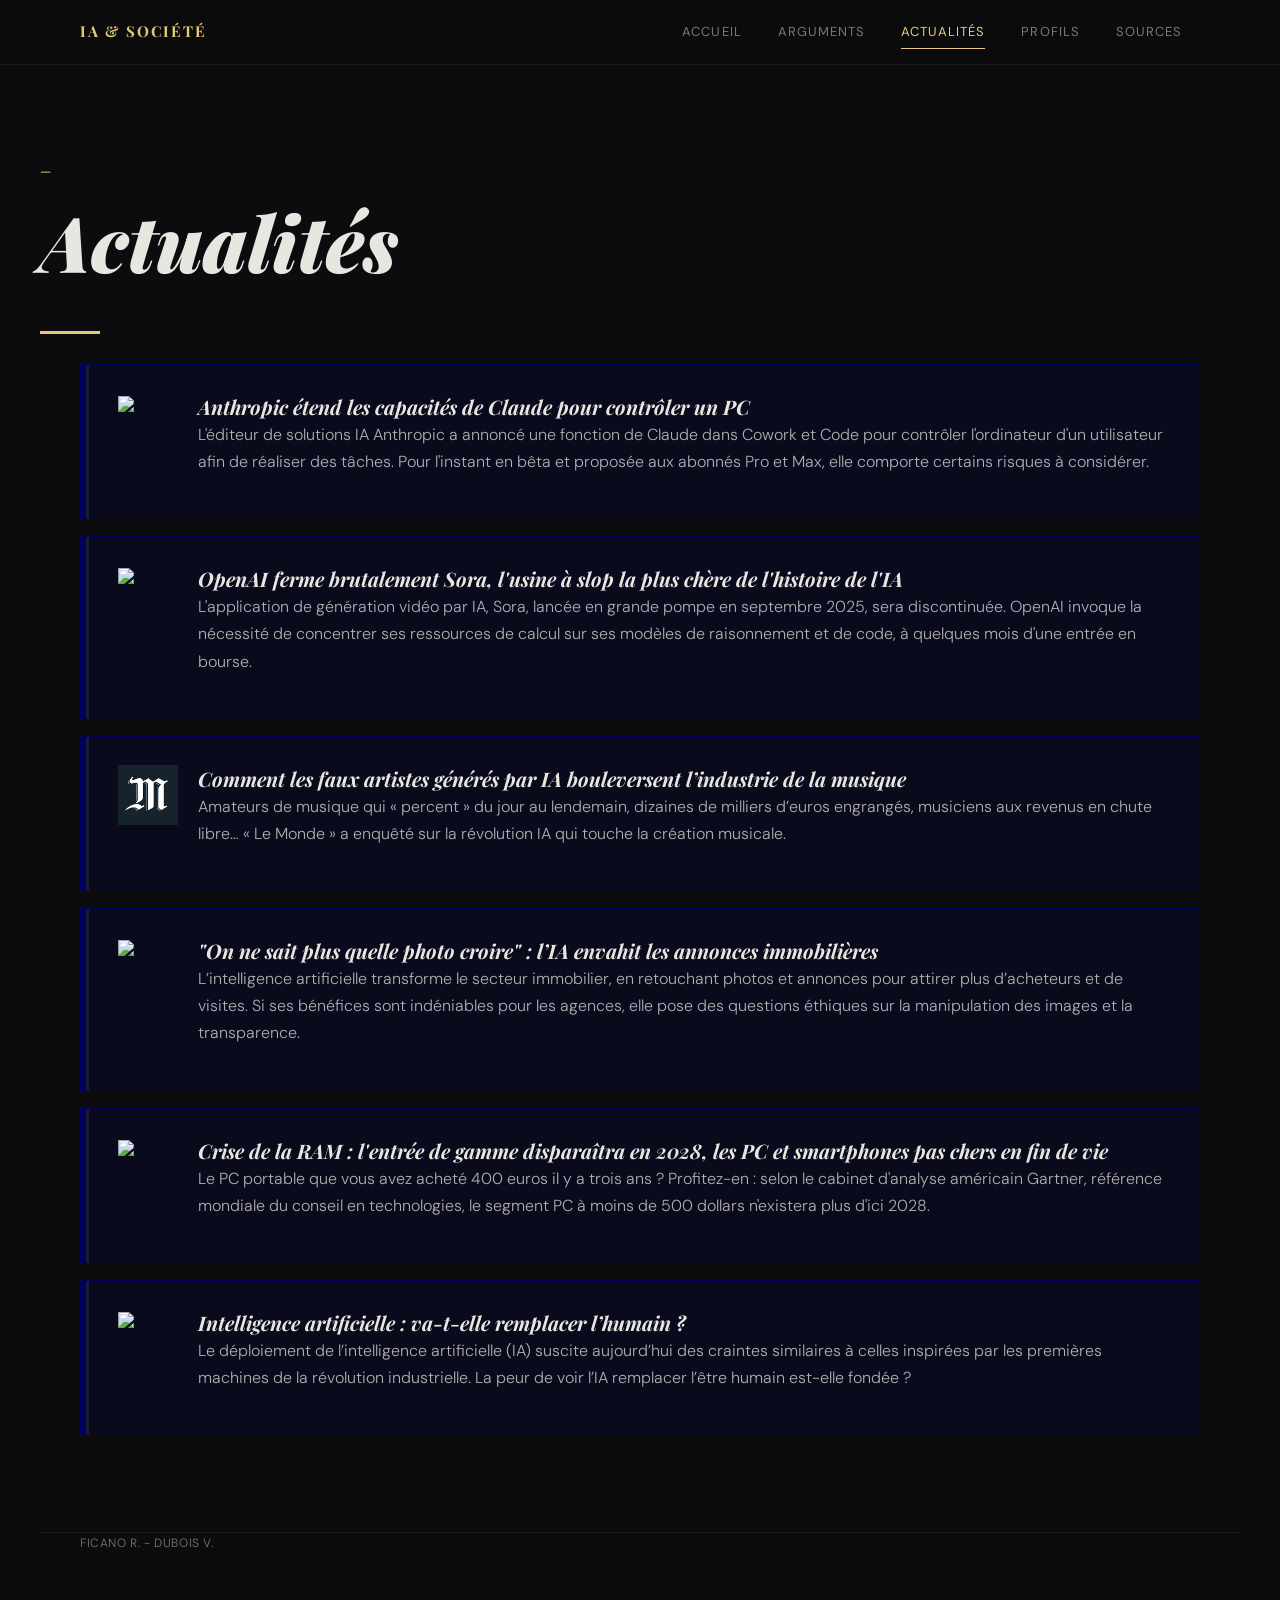
==== html/actu.html @ fd0440b5 "rework architecture + hébergement" ====
<!DOCTYPE html>
<html lang="fr">

<head>
    <meta charset="UTF-8">
    <meta name="viewport" content="width=device-width, initial-scale=1.0">
    <link rel="stylesheet" href="../css/style.css">
    <link rel="icon" href="../img/logo.png">
    <title>IA et société</title>
</head>

<body>
    <header>
        <nav>
            <ul>
                <li><a href="../index.html">Accueil</a></li>
                <li><a href="arguments.html">Arguments</a></li>
                <li><a href="actu.html" class="active">Actualités</a></li>
                <li><a href="profils.html">Profils</a></li>
                <li><a href="sources.html">Sources</a></li>
            </ul>
        </nav>
    </header>

    <h1>Actualités</h1>

    <main>
        <fieldset class="actu">
            <div class="actu_container">
                <a target="_NULL"
                    href="https://www.lemondeinformatique.fr/actualites/lire-anthropic-etend-les-capacites-de-claude-pour-controler-un-pc-99725.html"><img
                        width="60px"
                        src="https://media.licdn.com/dms/image/v2/C560BAQFt1yPpTO2UrA/company-logo_200_200/company-logo_200_200/0/1631371192685?e=2147483647&v=beta&t=WxGH2vzvocoik56Hl1To7ZIwDuEY0E37xvsYnjVgbtA"></a>
                <div>
                    <h2>Anthropic étend les capacités de Claude pour contrôler un PC</h2>
                    <p>L'éditeur de solutions IA Anthropic a annoncé une fonction de Claude dans Cowork et Code pour
                        contrôler l'ordinateur d'un utilisateur afin de réaliser des tâches. Pour l'instant en bêta et
                        proposée aux abonnés Pro et Max, elle comporte certains risques à considérer.</p>
                </div>
            </div>
        </fieldset>
        <fieldset class="actu">
            <div class="actu_container">
                <a target="_NULL"
                    href="https://www.lesnumeriques.com/intelligence-artificielle/openai-tue-sora-six-mois-de-vie-2-millions-de-dollars-de-revenus-et-un-partenariat-disney-parti-en-fumee-n253481.html"><img
                        width="60px" src="https://framerusercontent.com/images/Z6kVXpB28iOTOy6eBgwuaF7CIU.png"></a>
                <div>
                    <h2>OpenAI ferme brutalement Sora, l'usine à slop la plus chère de l'histoire de l'IA</h2>
                    <p>L'application de génération vidéo par IA, Sora, lancée en grande pompe en septembre 2025, sera
                        discontinuée. OpenAI invoque la nécessité de concentrer ses ressources de calcul sur ses modèles
                        de raisonnement et de code, à quelques mois d'une entrée en bourse.</p>
                </div>
            </div>
        </fieldset>
        <fieldset class="actu">
            <div class="actu_container">
                <a target="_NULL"
                    href="https://www.lemonde.fr/culture/video/2026/03/28/comment-les-faux-artistes-generes-par-ia-bouleversent-l-industrie-de-la-musique_6674845_3246.html"><img
                        width="60px"
                        src="[data-uri]"></a>
                <div>
                    <h2>Comment les faux artistes générés par IA bouleversent l’industrie de la musique</h2>
                    <p>Amateurs de musique qui « percent » du jour au lendemain, dizaines de milliers d’euros engrangés,
                        musiciens aux revenus en chute libre… « Le Monde » a enquêté sur la révolution IA qui touche la
                        création musicale.</p>
                </div>
            </div>
        </fieldset>
        <fieldset class="actu">
            <div class="actu_container">
                <a target="_NULL"
                    href="https://www.franceinfo.fr/replay-radio/le-choix-franceinfo/on-ne-sait-plus-quelle-photo-croire-l-ia-envahit-les-annonces-immobilieres_7864757.html"><img
                        width="60px"
                        src="https://yt3.googleusercontent.com/ytc/AIdro_nHB3lxXh8PcGgMTgBPmFKovSbKRxBTavrjbjomHTg1HpFp=s900-c-k-c0x00ffffff-no-rj"></a>
                <div>
                    <h2>"On ne sait plus quelle photo croire" : l’IA envahit les annonces immobilières</h2>
                    <p>L’intelligence artificielle transforme le secteur immobilier, en retouchant photos et annonces
                        pour attirer plus d’acheteurs et de visites. Si ses bénéfices sont indéniables pour les agences,
                        elle pose des questions éthiques sur la manipulation des images et la transparence.</p>
                </div>
            </div>
        </fieldset>
        <fieldset class="actu">
            <div class="actu_container">
                <a target="_NULL"
                    href="https://www.lesnumeriques.com/informatique/crise-de-la-ram-l-entree-de-gamme-disparaitra-en-2028-les-pc-et-smartphones-pas-chers-en-fin-de-vie-n252289.html"><img
                        width="60px" src="https://cdn.lesnumeriques.com/news/37/37791/etoile-ln-2014-blanc.png"></a>
                <div>
                    <h2>Crise de la RAM : l'entrée de gamme disparaîtra en 2028, les PC et smartphones pas chers en fin
                        de vie</h2>
                    <p>Le PC portable que vous avez acheté 400 euros il y a trois ans ? Profitez-en : selon le cabinet
                        d'analyse américain Gartner, référence mondiale du conseil en technologies, le segment PC à
                        moins de 500 dollars n'existera plus d'ici 2028.</p>
                </div>
            </div>
        </fieldset>
        <fieldset class="actu">
            <div class="actu_container">
                <a target="_NULL"
                    href="https://www.info.gouv.fr/actualite/intelligence-artificielle-va-t-elle-remplacer-l-humain"><img
                        width="60px"
                        src="https://encrypted-tbn0.gstatic.com/images?q=tbn:ANd9GcQFwOnXYLwtF2vlP0oIeudERwmA154uZDmjFg&s"></a>
                <div>
                    <h2>Intelligence artificielle : va-t-elle remplacer l’humain ?</h2>
                    <p>Le déploiement de l’intelligence artificielle (IA) suscite aujourd’hui des craintes similaires à
                        celles inspirées par les premières machines de la révolution industrielle. La peur de voir l’IA
                        remplacer l’être humain est-elle fondée ?</p>
                </div>
            </div>
        </fieldset>
    </main>

    <footer>
        FICANO R. - DUBOIS V.
    </footer>

</body>

</html>
---- css/style.css ----
@import url('https://fonts.googleapis.com/css2?family=Playfair+Display:ital,wght@0,400;0,700;0,900;1,400;1,700&family=DM+Sans:wght@300;400;500&display=swap');

*,
*::before,
*::after {
  margin: 0;
  padding: 0;
  box-sizing: border-box;
}

:root {
  --bg: #0c0c0e;
  --bg2: #13131a;
  --surface: #1a1a24;
  --border: rgba(255, 255, 255, 0.07);
  --text: #e8e6e0;
  --text-dim: #7a7870;
  --accent: #e8c97a;
  --pour: #4ade80;
  --contre: #f87171;
  --pour-bg: rgba(74, 222, 128, 0.07);
  --contre-bg: rgba(248, 113, 113, 0.07);
  --neutral-bg: rgba(255, 255, 255, 0.03);
}

html {
  scroll-behavior: smooth;
}

.clair {
  background-color: white;
  color: black;
}

body {
  background: var(--bg);
  color: var(--text);
  font-family: 'DM Sans', sans-serif;
  font-weight: 300;
  line-height: 1.7;
  min-height: 100vh;
  overflow-x: hidden;
}

header {
  position: sticky;
  top: 0;
  z-index: 100;
  background: rgba(12, 12, 14, 0.85);
  backdrop-filter: blur(20px);
  -webkit-backdrop-filter: blur(20px);
  border-bottom: 1px solid var(--border);
}

nav {
  max-width: 1200px;
  margin: 0 auto;
  padding: 0 40px;
  display: flex;
  align-items: center;
  height: 64px;
}

nav ul,
nav ol {
  list-style: none;
  display: flex;
  align-items: center;
}

nav li {
  display: inline-flex;
  align-items: center;
}

nav li a {
  display: inline-block;
  padding: 8px 18px;
  font-family: 'DM Sans', sans-serif;
  font-size: 13px;
  font-weight: 400;
  letter-spacing: 0.08em;
  text-transform: uppercase;
  text-decoration: none;
  color: var(--text-dim);
  transition: color 0.2s;
  position: relative;
}

nav li a::after {
  content: '';
  position: absolute;
  bottom: 2px;
  left: 18px;
  right: 18px;
  height: 1px;
  background: var(--accent);
  transform: scaleX(0);
  transition: transform 0.25s ease;
  transform-origin: left;
}

nav li a:hover {
  color: var(--text);
}

nav li a:hover::after {
  transform: scaleX(1);
}

nav li a.active {
  color: var(--accent);
}

nav li a.active::after {
  transform: scaleX(1);
}

nav::before {
  content: 'IA & SOCIÉTÉ';
  font-family: 'Playfair Display', serif;
  font-size: 15px;
  font-weight: 700;
  color: var(--accent);
  letter-spacing: 0.12em;
  margin-right: auto;
  white-space: nowrap;
}

h1 {
  background: none !important;
  padding: 100px 40px 80px !important;
  font-family: 'Playfair Display', serif;
  font-size: clamp(36px, 6vw, 80px);
  font-weight: 900;
  font-style: italic;
  color: var(--text);
  line-height: 1.1;
  max-width: 900px;
  margin: 0;
  display: block;
  position: relative;
}

h1::after {
  content: '';
  position: absolute;
  bottom: 30px;
  left: 40px;
  width: 60px;
  height: 3px;
  background: var(--accent);
}

h1::before {
  content: '—';
  display: block;
  font-family: 'DM Sans', sans-serif;
  font-size: 13px;
  font-style: normal;
  font-weight: 400;
  letter-spacing: 0.3em;
  color: var(--accent);
  margin-bottom: 20px;
  text-transform: uppercase;
}

main,
.content,
body>*:not(header):not(h1) {
  max-width: 1200px;
  margin: 0 auto;
  padding: 0 40px 80px;
}

fieldset {
  border-radius: 2px;
  padding: 0;
  margin-bottom: 16px;
  position: relative;
  overflow: hidden;
  background: var(--neutral-bg);
  border: 1px solid var(--border);
}

legend {
  display: none;
}

fieldset>* {
  display: block;
  padding: 28px 32px;
}

fieldset h2 a,
fieldset h2 {
  font-family: 'Playfair Display', serif;
  font-size: 20px;
  font-weight: 700;
  font-style: italic;
  text-decoration: none;
  color: var(--text);
  line-height: 1.4;
  transition: color 0.2s;
}

fieldset h2 a:hover {
  color: var(--accent);
}

fieldset::before {
  content: '';
  position: absolute;
  left: 0;
  top: 0;
  bottom: 0;
  width: 3px;
  background: var(--border);
}

fieldset.pour {
  background: var(--pour-bg);
  border-color: rgba(74, 222, 128, 0.15);
}

fieldset.pour::before {
  background: var(--pour);
}

fieldset.pour::after {
  content: 'POUR';
  position: absolute;
  top: 50%;
  right: 24px;
  transform: translateY(-50%);
  font-family: 'DM Sans', sans-serif;
  font-size: 10px;
  font-weight: 500;
  letter-spacing: 0.2em;
  color: var(--pour);
  opacity: 0.7;
}

fieldset.contre {
  background: var(--contre-bg);
  border-color: rgba(248, 113, 113, 0.15);
}

fieldset.contre::before {
  background: var(--contre);
}

fieldset.contre::after {
  content: 'CONTRE';
  position: absolute;
  top: 50%;
  right: 24px;
  transform: translateY(-50%);
  font-family: 'DM Sans', sans-serif;
  font-size: 10px;
  font-weight: 500;
  letter-spacing: 0.2em;
  color: var(--contre);
  opacity: 0.7;
}

h2:not(fieldset h2) {
  font-family: 'Playfair Display', serif;
  font-size: clamp(24px, 3vw, 36px);
  font-weight: 700;
  color: var(--text);
  margin-bottom: 24px;
  margin-top: 60px;
}

h3 {
  font-family: 'DM Sans', sans-serif;
  font-size: 14px;
  font-weight: 500;
  letter-spacing: 0.15em;
  text-transform: uppercase;
  color: var(--text-dim);
  margin-bottom: 16px;
  margin-top: 40px;
}

p {
  color: rgba(232, 230, 224, 0.75);
  margin-bottom: 16px;
  font-size: 16px;
}

a {
  color: var(--accent);
  text-decoration: none;
  transition: opacity 0.2s;
}

a:hover {
  opacity: 0.75;
}

.arguments-grid {
  display: grid;
  grid-template-columns: 1fr 1fr;
  gap: 16px;
  margin-top: 40px;
}

hr {
  border: none;
  border-top: 1px solid var(--border);
  margin: 60px 0;
}

table {
  width: 100%;
  border-collapse: collapse;
  font-size: 14px;
}

th {
  text-align: left;
  padding: 12px 16px;
  font-family: 'DM Sans', sans-serif;
  font-size: 11px;
  letter-spacing: 0.15em;
  text-transform: uppercase;
  color: var(--text-dim);
  border-bottom: 1px solid var(--border);
}

td {
  padding: 14px 16px;
  border-bottom: 1px solid var(--border);
  color: rgba(232, 230, 224, 0.75);
  vertical-align: top;
}

tr:hover td {
  background: rgba(255, 255, 255, 0.02);
}

.badge {
  display: inline-block;
  padding: 3px 10px;
  border-radius: 20px;
  font-size: 11px;
  font-weight: 500;
  letter-spacing: 0.05em;
}

.badge-pour {
  background: rgba(74, 222, 128, 0.12);
  color: var(--pour);
}

.badge-contre {
  background: rgba(248, 113, 113, 0.12);
  color: var(--contre);
}

.badge-neutre {
  background: rgba(255, 255, 255, 0.08);
  color: var(--text-dim);
}

footer {
  max-width: 1200px;
  margin: 0 auto;
  padding: 40px;
  border-top: 1px solid var(--border);
  font-size: 12px;
  color: var(--text-dim);
  letter-spacing: 0.05em;
}

.container {
  display: grid;
  grid-template-columns: 1fr 1fr;
  gap: 8px;
}

.profil {
  border-left: solid 6px rgb(93, 32, 124) !important;
  border: solid 1px rgb(93, 32, 124);
  background-color: rgba(93, 32, 124, 0.2);
  display: grid;
  grid-template-columns: 200px 1fr;
  gap: 8px;
}

.actu {
  border-left: solid 6px rgb(0, 0, 95) !important;
  border: solid 1px rgb(0, 0, 95);
  background-color: rgba(0, 0, 95, 0.192);
}

.actu_container {
  display: grid;
  grid-template-columns: 80px 1fr;
}

.hero-description {
  max-width: 640px;
  font-size: 18px;
  color: rgba(232, 230, 224, 0.6);
  margin-bottom: 60px;
}

.explore-grid {
  display: grid;
  grid-template-columns: repeat(auto-fit, minmax(260px, 1fr));
  gap: 16px;
  margin-top: 16px;
}

.explore-link {
  color: inherit;
  text-decoration: none;
}

.explore-card {
  background: rgba(255, 255, 255, 0.03);
  border: 1px solid rgba(255, 255, 255, 0.07);
  border-radius: 2px;
  padding: 32px;
  transition: border-color 0.2s, transform 0.2s;
}

.explore-card:hover {
  border-color: rgba(232, 201, 122, 0.3);
  transform: translateY(-3px);
}

.explore-icon {
  font-size: 28px;
  margin-bottom: 16px;
}

.explore-title {
  font-family: 'Playfair Display', serif;
  font-size: 20px;
  font-weight: 700;
  font-style: italic;
  margin-bottom: 8px;
}

.explore-desc {
  font-size: 13px;
  color: rgba(232, 230, 224, 0.5);
}

dialog {
  border-left: solid 6px rgb(0, 0, 95) !important;
  border: solid 1px rgb(0, 0, 95);
  background-color: rgb(0, 0, 39);
  margin: auto;
  position: fixed;
  inset: 0;
}

dialog p {
  font-family: 'Playfair Display', serif;
  font-size: 20px;
  font-weight: 700;
  font-style: italic;
  text-decoration: none;
}

.detailsbtn {
  display: flex;
  float: right;
  padding: 0;
  color: white;
  border: solid rgba(255, 255, 255, 0) 2px;
  background-color: rgba(255, 255, 255, 0);
}

.closebtn {
  display: flex;
  float: right;
  background-color: rgba(255, 255, 255, 0);
  color: red;
  border: solid rgba(255, 255, 255, 0);
}

@media (max-width: 768px) {
  nav {
    padding: 0 20px;
  }

  nav::before {
    display: none;
  }

  nav li a {
    padding: 8px 10px;
    font-size: 12px;
  }

  h1 {
    padding: 60px 20px 50px !important;
  }

  h1::after {
    left: 20px;
  }

  main,
  .content,
  body>*:not(header):not(h1) {
    padding: 0 20px 60px;
  }

  .pour h2 a,
  .contre h2 a {
    font-size: 80%;
  }

  .container {
    grid-template-columns: 1fr;
  }

  fieldset.pour::after,
  fieldset.contre::after {
    content: '';
  }
}
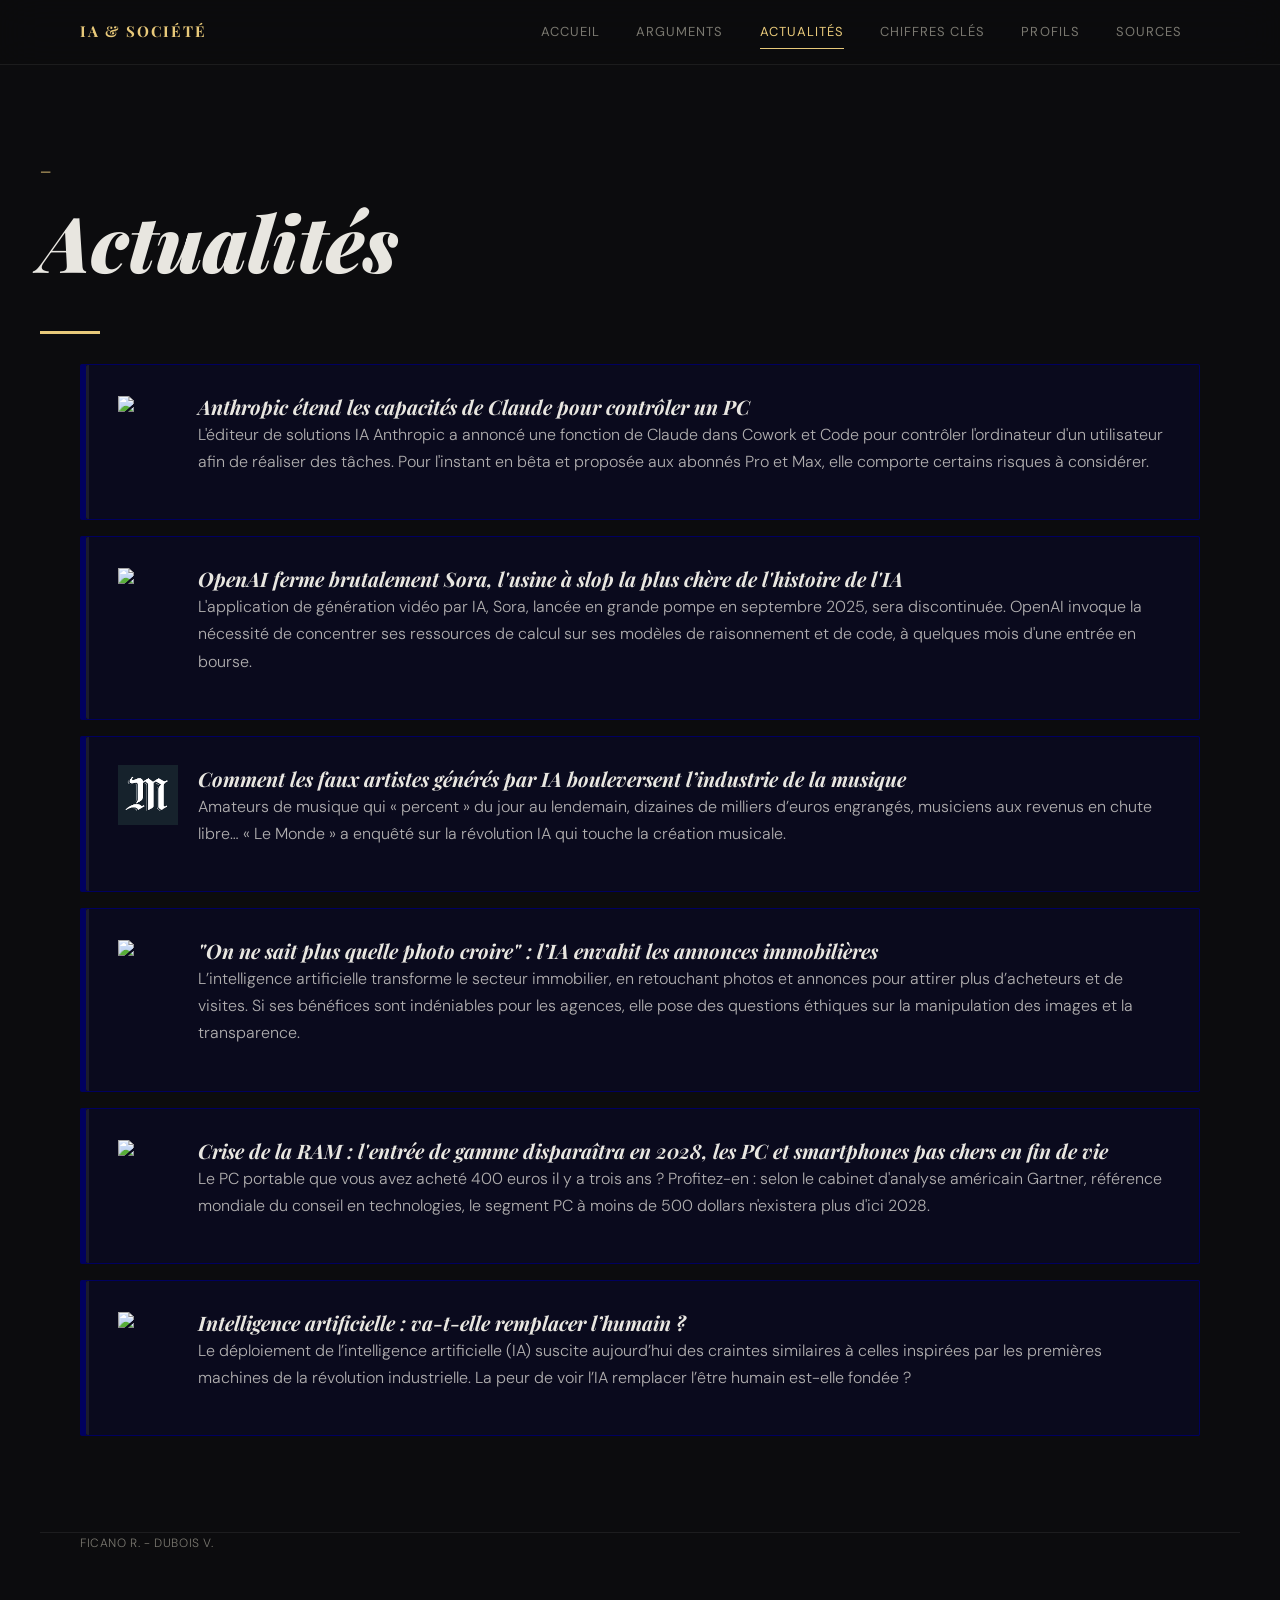
==== commit fb64c8fb: "gros patch" ====
--- a/html/actu.html
+++ b/html/actu.html
@@ -16,6 +16,7 @@
                 <li><a href="../index.html">Accueil</a></li>
                 <li><a href="arguments.html">Arguments</a></li>
                 <li><a href="actu.html" class="active">Actualités</a></li>
+                <li><a href="chiffres.html">chiffres clés</a></li>
                 <li><a href="profils.html">Profils</a></li>
                 <li><a href="sources.html">Sources</a></li>
             </ul>
--- a/css/style.css
+++ b/css/style.css
@@ -401,6 +401,12 @@
   grid-template-columns: 80px 1fr;
 }
 
+.source {
+  border-left: solid 6px rgb(5, 95, 0) !important;
+  border: solid 1px rgb(5, 95, 0);
+  background-color: rgba(5, 95, 0, 0.192);
+}
+
 .hero-description {
   max-width: 640px;
   font-size: 18px;
@@ -485,6 +491,145 @@
   border: solid rgba(255, 255, 255, 0);
 }
 
+/* ─── Chiffres ─────────────────────────────────────────────── */
+
+.kpi-grid {
+  display: grid;
+  grid-template-columns: repeat(auto-fit, minmax(170px, 1fr));
+  gap: 16px;
+  margin-bottom: 60px;
+}
+
+.kpi {
+  background: var(--neutral-bg);
+  border: 1px solid var(--border);
+  border-radius: 2px;
+  padding: 24px 20px;
+  position: relative;
+  overflow: hidden;
+}
+
+.kpi::before {
+  content: '';
+  position: absolute;
+  left: 0;
+  top: 0;
+  bottom: 0;
+  width: 3px;
+}
+
+.kpi.accent::before { background: var(--accent); }
+.kpi.green::before  { background: var(--pour); }
+.kpi.red::before    { background: var(--contre); }
+.kpi.blue::before   { background: #60a5fa; }
+
+.kpi-label {
+  font-family: 'DM Sans', sans-serif;
+  font-size: 11px;
+  letter-spacing: 0.15em;
+  text-transform: uppercase;
+  color: var(--text-dim);
+  margin-bottom: 10px;
+}
+
+.kpi-value {
+  font-family: 'Playfair Display', serif;
+  font-size: 34px;
+  font-weight: 900;
+  font-style: italic;
+  color: var(--text);
+  line-height: 1;
+}
+
+.kpi-sub {
+  font-size: 12px;
+  color: var(--text-dim);
+  margin-top: 6px;
+}
+
+.kpi-source {
+  font-size: 10px;
+  letter-spacing: 0.08em;
+  color: rgba(122, 120, 112, 0.6);
+  margin-top: 8px;
+  text-transform: uppercase;
+}
+
+.section-label {
+  font-family: 'DM Sans', sans-serif;
+  font-size: 11px;
+  letter-spacing: 0.15em;
+  text-transform: uppercase;
+  color: var(--text-dim);
+  margin: 0 0 20px;
+  padding-bottom: 10px;
+  border-bottom: 1px solid var(--border);
+}
+
+.chart-card {
+  background: var(--neutral-bg);
+  border: 1px solid var(--border);
+  border-radius: 2px;
+  padding: 28px 24px;
+  margin-bottom: 16px;
+}
+
+.chart-title {
+  font-family: 'Playfair Display', serif;
+  font-size: 18px;
+  font-weight: 700;
+  font-style: italic;
+  color: var(--text);
+  margin-bottom: 4px;
+}
+
+.chart-source {
+  font-size: 11px;
+  color: var(--text-dim);
+  margin-bottom: 20px;
+}
+
+.charts-row {
+  display: grid;
+  grid-template-columns: 1fr 1fr;
+  gap: 16px;
+  margin-bottom: 16px;
+}
+
+.chart-legend {
+  display: flex;
+  flex-wrap: wrap;
+  gap: 14px;
+  margin-bottom: 14px;
+  font-size: 12px;
+  color: rgba(232, 230, 224, 0.6);
+}
+
+.legend-dot {
+  width: 10px;
+  height: 10px;
+  border-radius: 2px;
+  display: inline-block;
+  margin-right: 4px;
+  vertical-align: middle;
+}
+
+.chart-wrap {
+  position: relative;
+  width: 100%;
+  height: 220px;
+}
+
+.chart-wrap--sm {
+  height: 188px;
+}
+
+.chart-wrap--lg {
+  height: 300px;
+}
+
+/* ─────────────────────────────────────────────────────────── */
+
 @media (max-width: 768px) {
   nav {
     padding: 0 20px;
@@ -526,4 +671,12 @@
   fieldset.contre::after {
     content: '';
   }
+
+  .charts-row {
+    grid-template-columns: 1fr;
+  }
+
+  .kpi-value {
+    font-size: 28px;
+  }
 }
